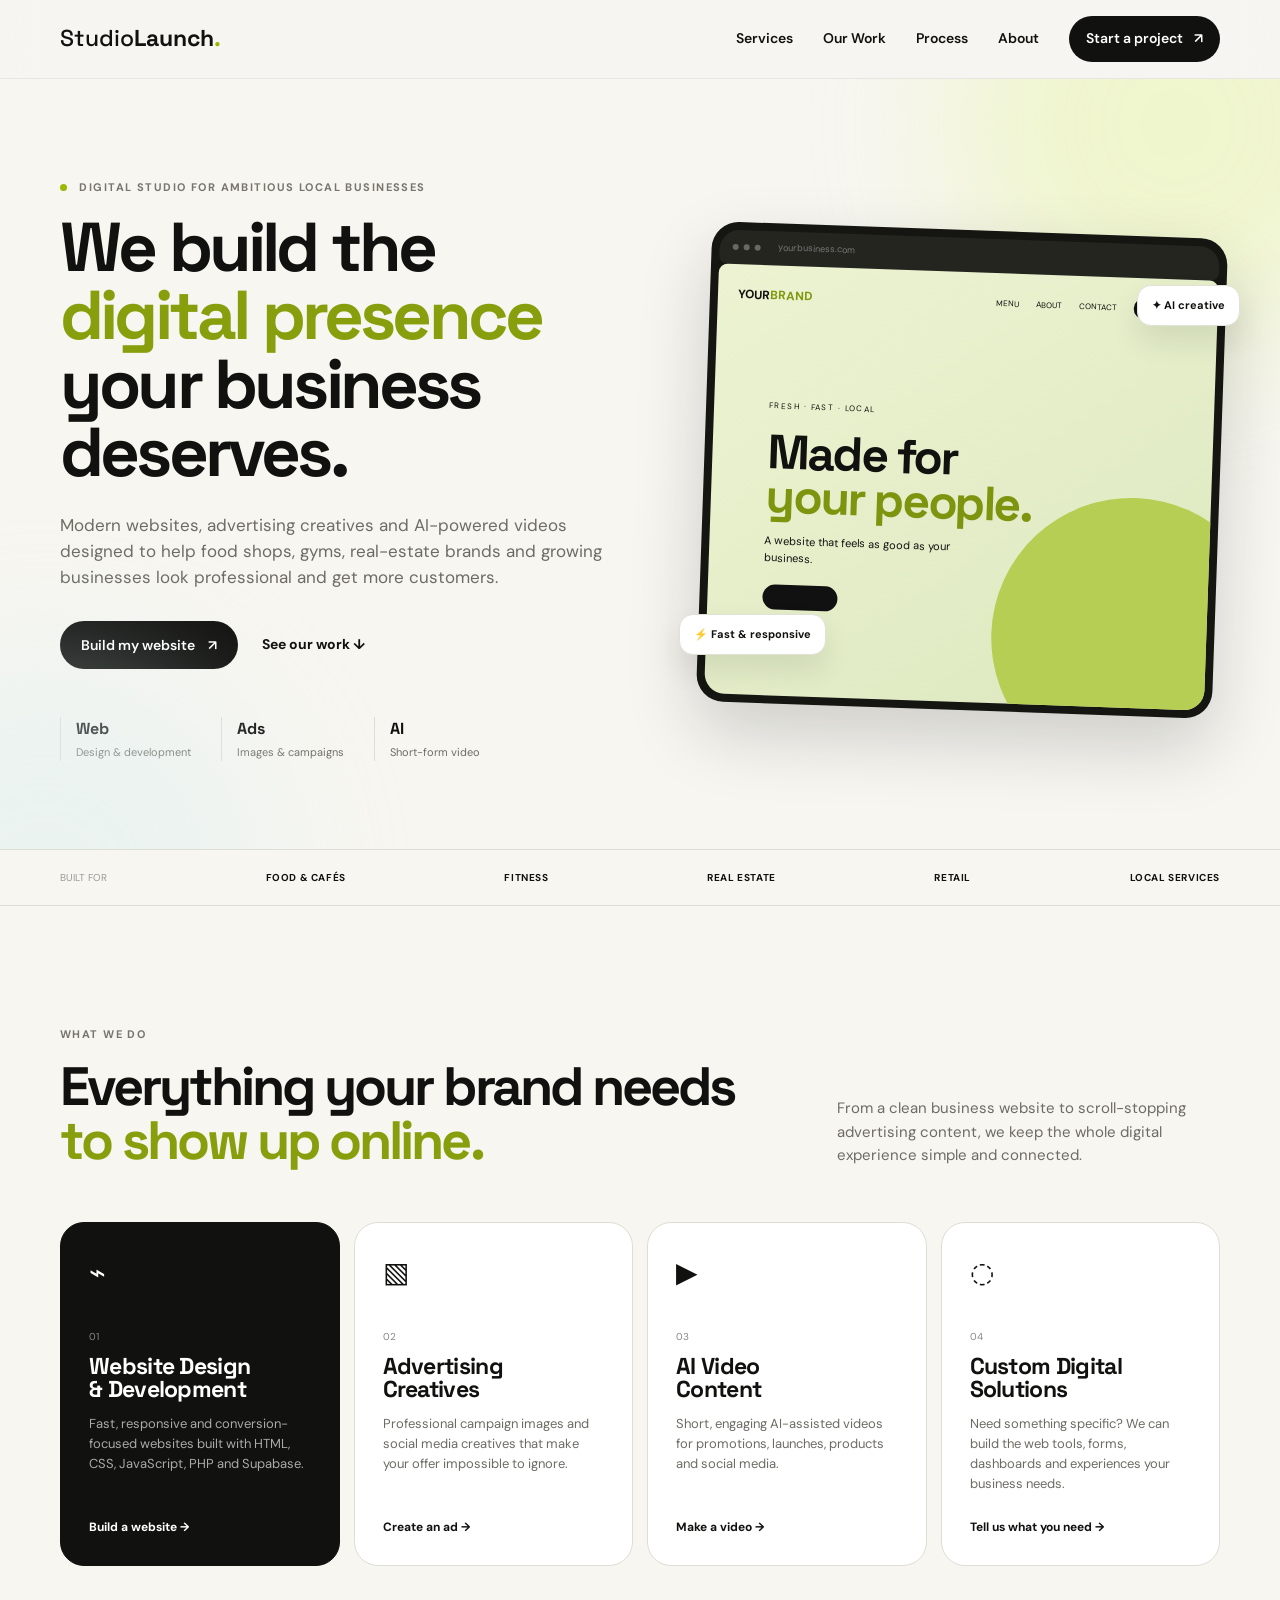
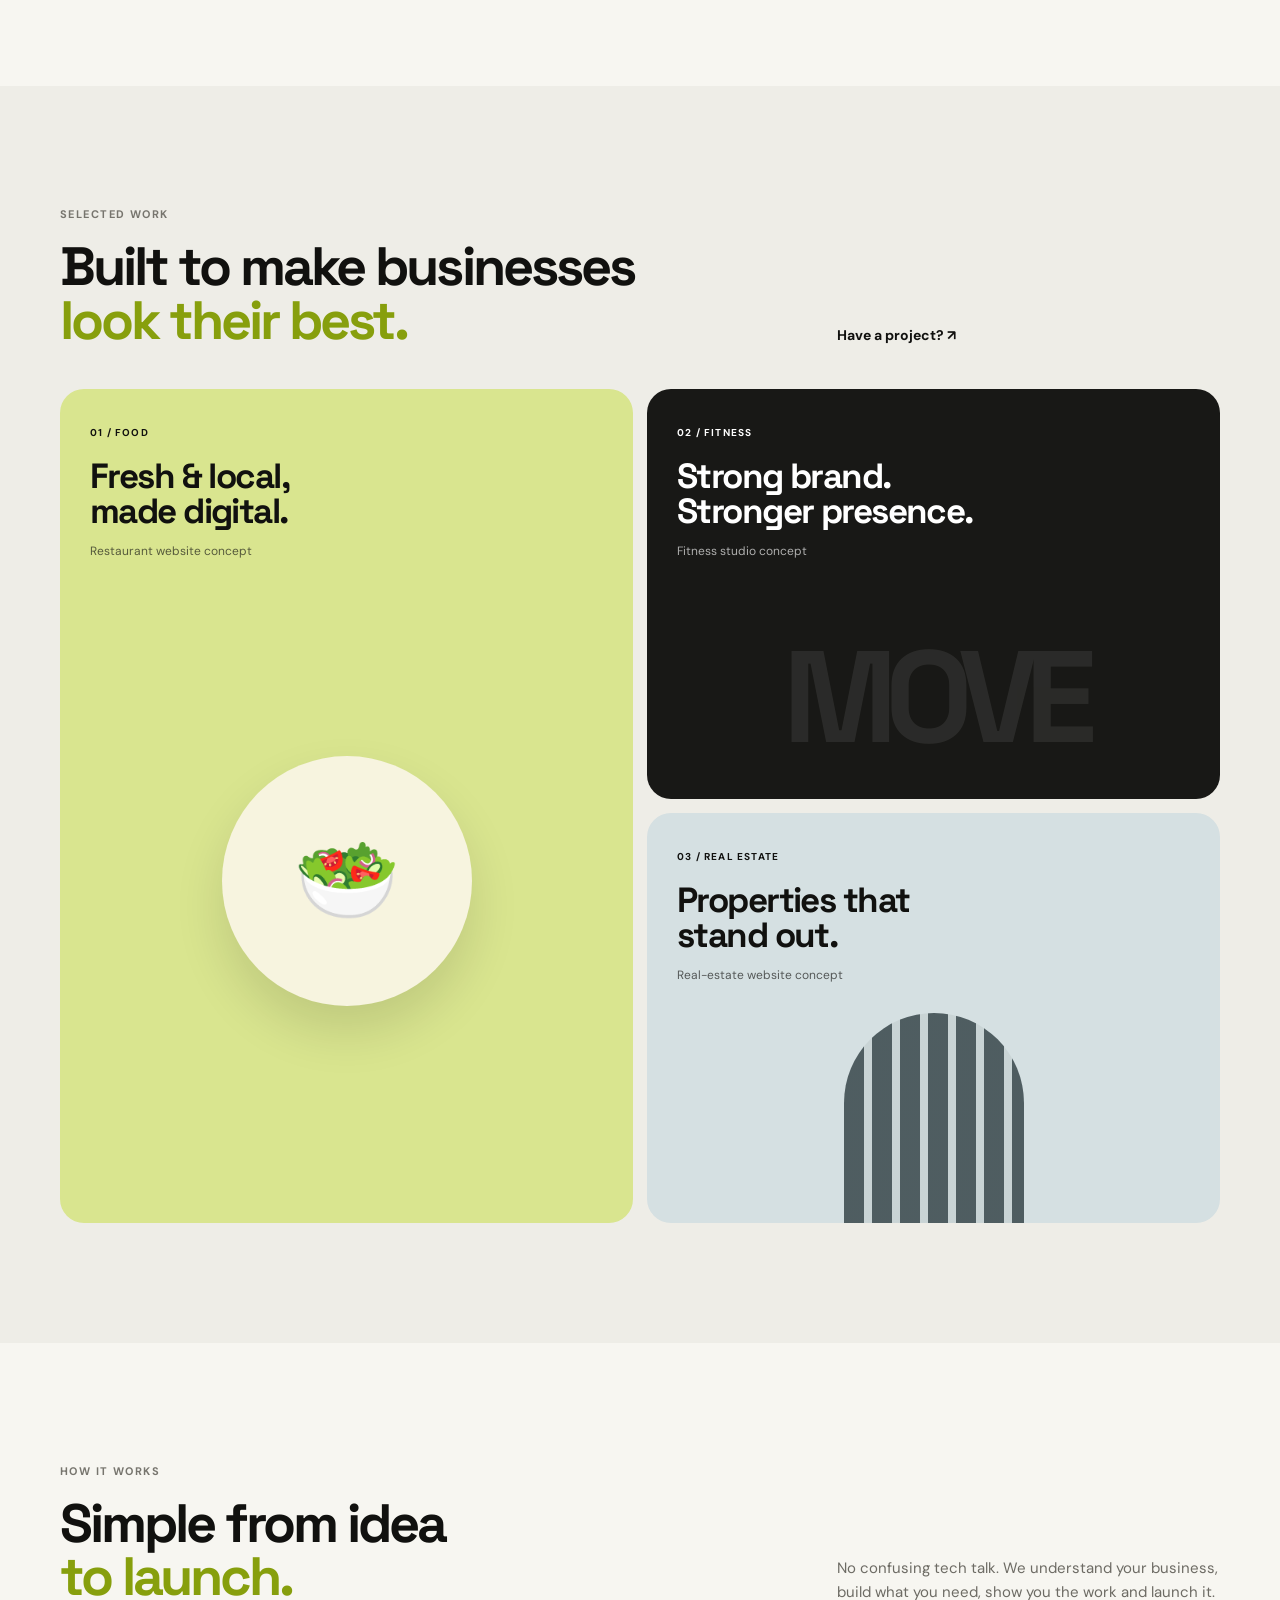
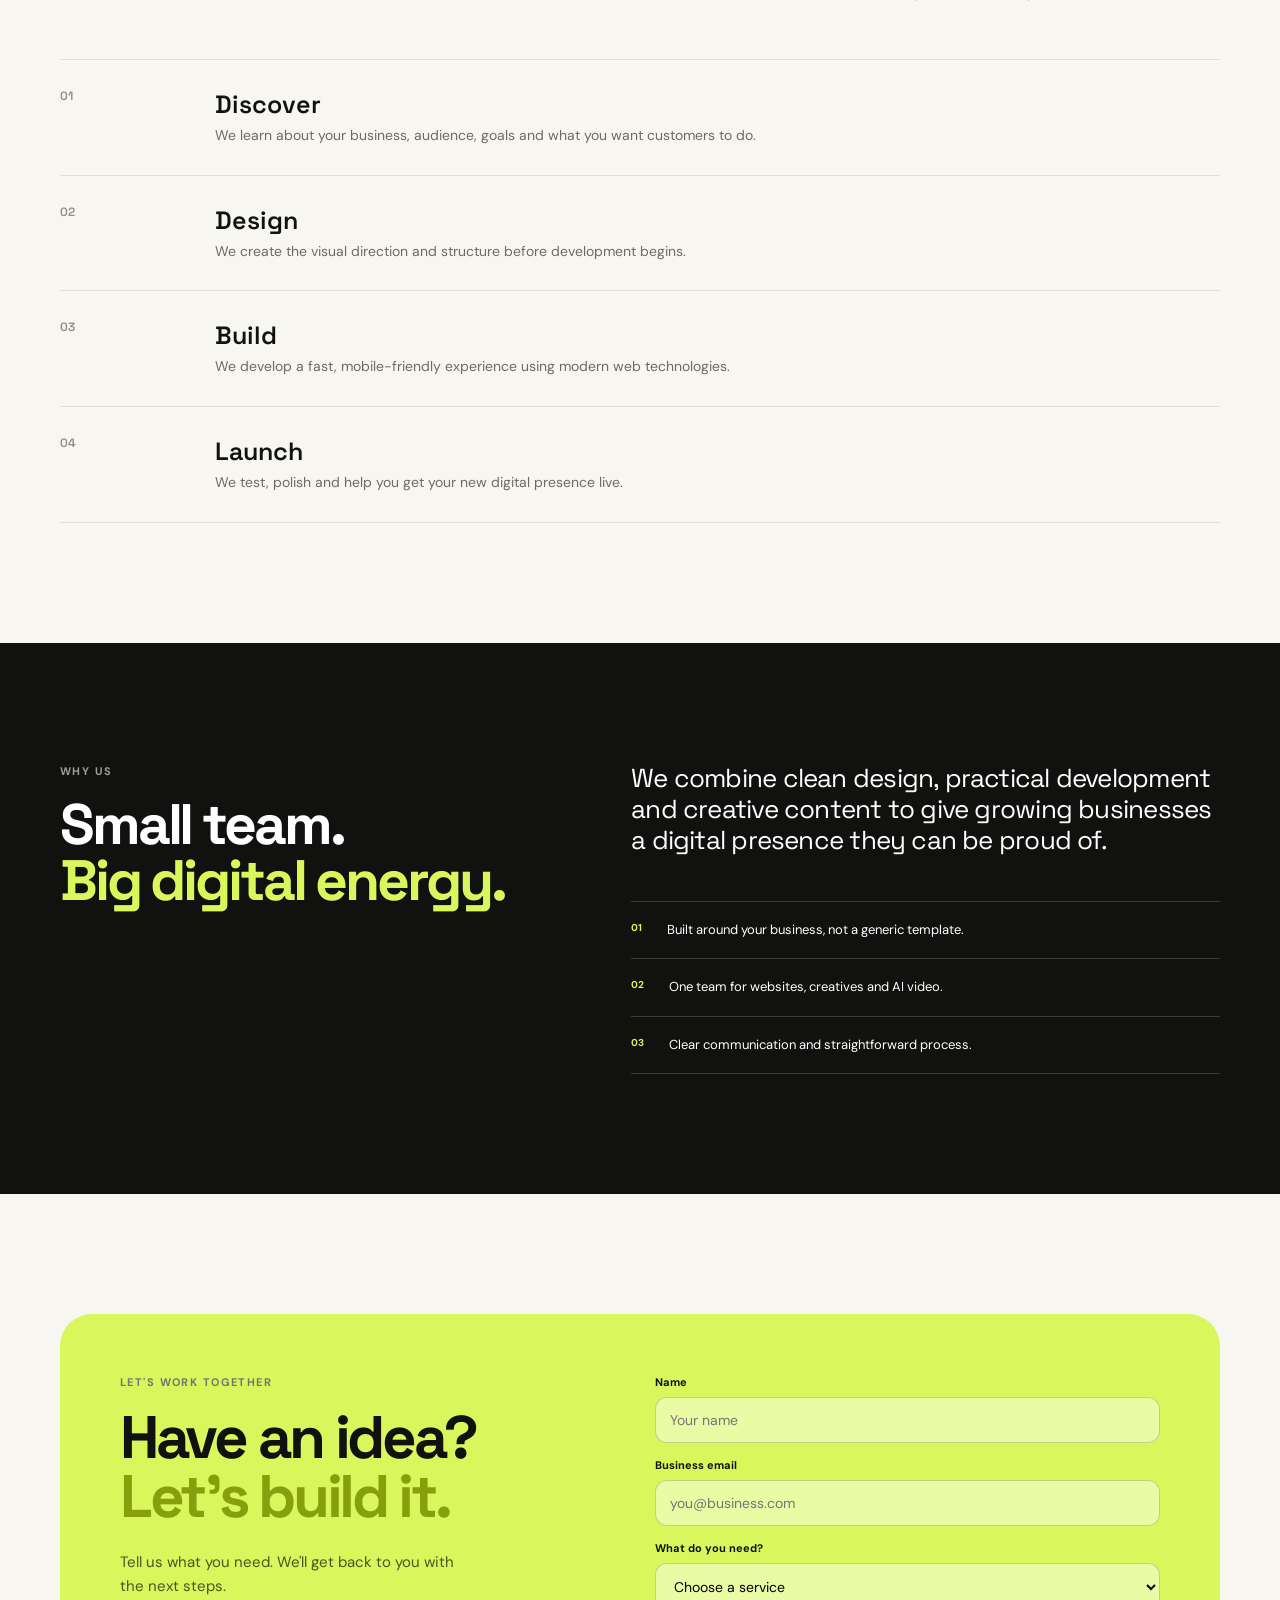
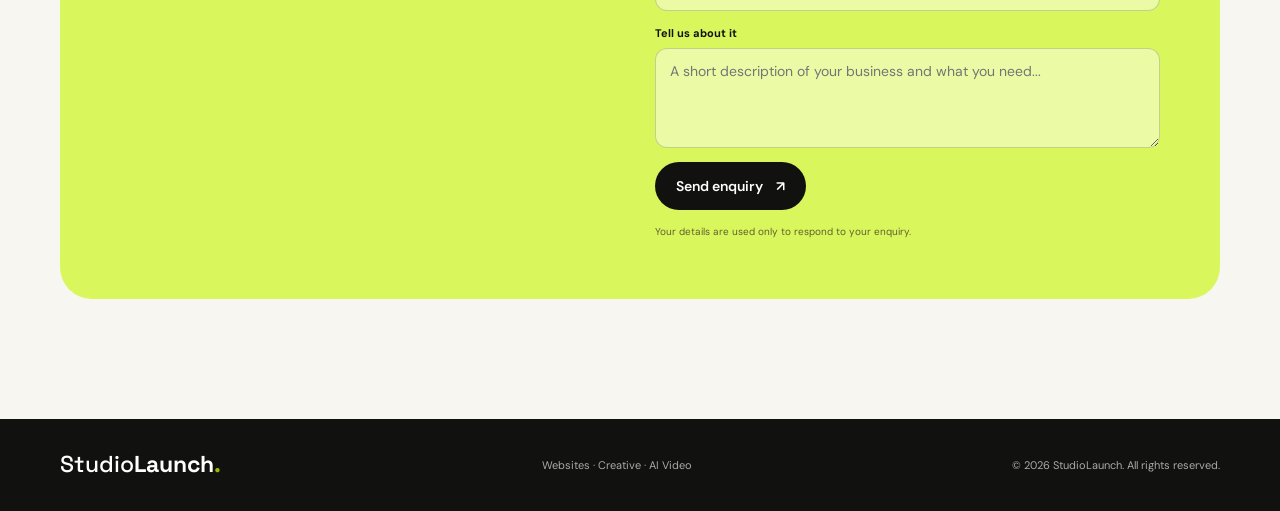
==== index.html @ 0784182c "Add files via upload" ====
<!DOCTYPE html>
<html lang="en">
<head>
  <meta charset="UTF-8" />
  <meta name="viewport" content="width=device-width, initial-scale=1.0" />
  <meta name="description" content="A modern digital studio creating websites, advertising creatives and AI videos for growing businesses." />
  <title>StudioLaunch — Websites & Digital Creative</title>
  <link rel="preconnect" href="https://fonts.googleapis.com">
  <link rel="preconnect" href="https://fonts.gstatic.com" crossorigin>
  <link href="https://fonts.googleapis.com/css2?family=DM+Sans:wght@400;500;600;700&family=Space+Grotesk:wght@500;600;700&display=swap" rel="stylesheet">
  <link rel="stylesheet" href="styles.css" />
</head>
<body>
  <header class="site-header" id="top">
    <nav class="nav container">
      <a class="logo" href="#top" aria-label="StudioLaunch home"><span>Studio</span>Launch<span class="dot">.</span></a>
      <button class="menu-toggle" aria-label="Open menu" aria-expanded="false">☰</button>
      <div class="nav-links">
        <a href="#services">Services</a>
        <a href="#work">Our Work</a>
        <a href="#process">Process</a>
        <a href="#about">About</a>
        <a class="nav-cta" href="#contact">Start a project <span>↗</span></a>
      </div>
    </nav>
  </header>

  <main>
    <section class="hero">
      <div class="hero-glow glow-one"></div><div class="hero-glow glow-two"></div>
      <div class="container hero-grid">
        <div class="hero-copy">
          <p class="eyebrow"><span class="pulse"></span> Digital studio for ambitious local businesses</p>
          <h1>We build the <em>digital presence</em> your business deserves.</h1>
          <p class="hero-text">Modern websites, advertising creatives and AI-powered videos designed to help food shops, gyms, real-estate brands and growing businesses look professional and get more customers.</p>
          <div class="hero-actions">
            <a href="#contact" class="btn btn-primary">Build my website <span>↗</span></a>
            <a href="#work" class="text-link">See our work <span>↓</span></a>
          </div>
          <div class="hero-proof">
            <div><strong>Web</strong><span>Design & development</span></div>
            <div><strong>Ads</strong><span>Images & campaigns</span></div>
            <div><strong>AI</strong><span>Short-form video</span></div>
          </div>
        </div>
        <div class="hero-card-wrap">
          <div class="hero-card">
            <div class="browser-bar"><span></span><span></span><span></span><label>yourbusiness.com</label></div>
            <div class="mock-site">
              <div class="mock-nav"><b>YOUR<span>BRAND</span></b><i>MENU</i><i>ABOUT</i><i>CONTACT</i><button>ORDER NOW</button></div>
              <div class="mock-content">
                <small>FRESH · FAST · LOCAL</small>
                <h2>Made for<br><span>your people.</span></h2>
                <p>A website that feels as good as your business.</p>
                <div class="mock-button"></div>
              </div>
              <div class="mock-shape"></div>
            </div>
          </div>
          <div class="floating-tag tag-one">⚡ Fast & responsive</div>
          <div class="floating-tag tag-two">✦ AI creative</div>
        </div>
      </div>
    </section>

    <section class="logo-strip">
      <div class="container logo-strip-inner">
        <span>BUILT FOR</span><b>FOOD & CAFÉS</b><b>FITNESS</b><b>REAL ESTATE</b><b>RETAIL</b><b>LOCAL SERVICES</b>
      </div>
    </section>

    <section class="section" id="services">
      <div class="container">
        <div class="section-head">
          <div><p class="eyebrow">What we do</p><h2>Everything your brand needs<br><em>to show up online.</em></h2></div>
          <p>From a clean business website to scroll-stopping advertising content, we keep the whole digital experience simple and connected.</p>
        </div>
        <div class="service-grid">
          <article class="service-card featured"><div class="service-icon">⌁</div><span>01</span><h3>Website Design<br>& Development</h3><p>Fast, responsive and conversion-focused websites built with HTML, CSS, JavaScript, PHP and Supabase.</p><a href="#contact">Build a website →</a></article>
          <article class="service-card"><div class="service-icon">▧</div><span>02</span><h3>Advertising<br>Creatives</h3><p>Professional campaign images and social media creatives that make your offer impossible to ignore.</p><a href="#contact">Create an ad →</a></article>
          <article class="service-card"><div class="service-icon">▶</div><span>03</span><h3>AI Video<br>Content</h3><p>Short, engaging AI-assisted videos for promotions, launches, products and social media.</p><a href="#contact">Make a video →</a></article>
          <article class="service-card"><div class="service-icon">◌</div><span>04</span><h3>Custom Digital<br>Solutions</h3><p>Need something specific? We can build the web tools, forms, dashboards and experiences your business needs.</p><a href="#contact">Tell us what you need →</a></article>
        </div>
      </div>
    </section>

    <section class="work-section section" id="work">
      <div class="container">
        <div class="section-head compact"><div><p class="eyebrow">Selected work</p><h2>Built to make businesses<br><em>look their best.</em></h2></div><a class="text-link" href="#contact">Have a project? ↗</a></div>
        <div class="work-grid">
          <article class="project project-food"><div class="project-content"><span>01 / FOOD</span><h3>Fresh & local,<br>made digital.</h3><p>Restaurant website concept</p></div><div class="project-art food-art"><div class="plate">🥗</div></div></article>
          <article class="project project-gym"><div class="project-content"><span>02 / FITNESS</span><h3>Strong brand.<br>Stronger presence.</h3><p>Fitness studio concept</p></div><div class="project-art gym-art"><div class="gym-word">MOVE</div></div></article>
          <article class="project project-real"><div class="project-content"><span>03 / REAL ESTATE</span><h3>Properties that<br>stand out.</h3><p>Real-estate website concept</p></div><div class="project-art real-art"><div class="building"></div></div></article>
        </div>
      </div>
    </section>

    <section class="process section" id="process">
      <div class="container">
        <div class="section-head"><div><p class="eyebrow">How it works</p><h2>Simple from idea<br><em>to launch.</em></h2></div><p>No confusing tech talk. We understand your business, build what you need, show you the work and launch it.</p></div>
        <div class="steps">
          <div class="step"><span>01</span><div><h3>Discover</h3><p>We learn about your business, audience, goals and what you want customers to do.</p></div></div>
          <div class="step"><span>02</span><div><h3>Design</h3><p>We create the visual direction and structure before development begins.</p></div></div>
          <div class="step"><span>03</span><div><h3>Build</h3><p>We develop a fast, mobile-friendly experience using modern web technologies.</p></div></div>
          <div class="step"><span>04</span><div><h3>Launch</h3><p>We test, polish and help you get your new digital presence live.</p></div></div>
        </div>
      </div>
    </section>

    <section class="about section" id="about">
      <div class="container about-grid">
        <div><p class="eyebrow">Why us</p><h2>Small team.<br><em>Big digital energy.</em></h2></div>
        <div><p class="about-lead">We combine clean design, practical development and creative content to give growing businesses a digital presence they can be proud of.</p><div class="about-points"><div><b>01</b><span>Built around your business, not a generic template.</span></div><div><b>02</b><span>One team for websites, creatives and AI video.</span></div><div><b>03</b><span>Clear communication and straightforward process.</span></div></div></div>
      </div>
    </section>

    <section class="contact section" id="contact">
      <div class="container contact-box">
        <div><p class="eyebrow">Let's work together</p><h2>Have an idea?<br><em>Let's build it.</em></h2><p>Tell us what you need. We'll get back to you with the next steps.</p></div>
        <form id="contactForm">
          <label>Name<input name="name" required placeholder="Your name"></label>
          <label>Business email<input type="email" name="email" required placeholder="you@business.com"></label>
          <label>What do you need?<select name="service" required><option value="">Choose a service</option><option>Website</option><option>Advertising creatives</option><option>AI video</option><option>Custom digital solution</option><option>Not sure yet</option></select></label>
          <label>Tell us about it<textarea name="message" rows="4" required placeholder="A short description of your business and what you need..."></textarea></label>
          <button class="btn btn-primary" type="submit">Send enquiry <span>↗</span></button>
          <p class="form-note" id="formNote">Your details are used only to respond to your enquiry.</p>
        </form>
      </div>
    </section>
  </main>

  <footer>
    <div class="container footer-inner">
      <a class="logo" href="#top"><span>Studio</span>Launch<span class="dot">.</span></a>
      <p>Websites · Creative · AI Video</p>
      <p>© <span id="year"></span> StudioLaunch. All rights reserved.</p>
    </div>
  </footer>
  <script src="script.js"></script>
</body>
</html>
---- styles.css ----
:root{--ink:#11110f;--muted:#6d6b64;--paper:#f7f6f1;--card:#fff;--line:#deddd6;--accent:#d9f65c;--accent-dark:#243000;--radius:24px}*{box-sizing:border-box}html{scroll-behavior:smooth}body{margin:0;background:var(--paper);color:var(--ink);font-family:"DM Sans",sans-serif;line-height:1.55}.container{width:min(1160px,calc(100% - 40px));margin:auto}.site-header{position:sticky;top:0;z-index:20;background:rgba(247,246,241,.9);backdrop-filter:blur(16px);border-bottom:1px solid rgba(17,17,15,.07)}.nav{height:78px;display:flex;align-items:center;justify-content:space-between}.logo{font-family:"Space Grotesk";font-weight:700;font-size:23px;text-decoration:none;color:var(--ink)}.logo span:first-child{font-weight:500}.logo .dot{color:#9bb900}.nav-links{display:flex;align-items:center;gap:30px}.nav-links a{color:var(--ink);text-decoration:none;font-size:14px;font-weight:600}.nav-cta{background:var(--ink)!important;color:#fff!important;padding:12px 17px;border-radius:999px}.nav-cta span{margin-left:8px}.menu-toggle{display:none;border:0;background:none;font-size:25px}.hero{position:relative;overflow:hidden;padding:100px 0 88px}.hero-grid{display:grid;grid-template-columns:1fr .9fr;gap:70px;align-items:center}.eyebrow{text-transform:uppercase;letter-spacing:.13em;font-size:11px;font-weight:700;color:#77756e;margin:0 0 17px}.pulse{display:inline-block;width:7px;height:7px;border-radius:50%;background:#9bb900;margin-right:8px}.hero h1,.section h2{font-family:"Space Grotesk";font-size:clamp(44px,5.4vw,76px);line-height:.99;letter-spacing:-.055em;margin:0}.hero h1 em,.section h2 em{font-style:normal;color:#879f0d}.hero-text{font-size:17px;color:var(--muted);max-width:600px;margin:25px 0 30px}.hero-actions{display:flex;gap:24px;align-items:center}.btn{border:0;border-radius:999px;padding:15px 21px;font:600 14px "DM Sans";cursor:pointer;text-decoration:none;display:inline-flex;align-items:center;gap:13px}.btn-primary{background:var(--ink);color:#fff}.text-link{font-size:14px;font-weight:700;color:var(--ink);text-decoration:none}.hero-proof{display:flex;gap:30px;margin-top:48px}.hero-proof div{display:flex;flex-direction:column;border-left:1px solid var(--line);padding-left:15px}.hero-proof strong{font-family:"Space Grotesk";font-size:16px}.hero-proof span{font-size:11px;color:var(--muted);margin-top:2px}.hero-glow{position:absolute;width:450px;height:450px;border-radius:50%;filter:blur(70px);opacity:.4;pointer-events:none}.glow-one{background:#e5f59a;top:-180px;right:-120px}.glow-two{background:#d9eef0;bottom:-260px;left:-180px}.hero-card-wrap{position:relative}.hero-card{background:#151512;padding:8px;border-radius:27px;box-shadow:0 30px 70px rgba(20,20,15,.18);transform:rotate(2deg)}.browser-bar{height:34px;background:#252520;border-radius:20px 20px 8px 8px;display:flex;align-items:center;gap:5px;padding:0 13px}.browser-bar span{width:6px;height:6px;border-radius:50%;background:#696962}.browser-bar label{font-size:9px;color:#777;margin-left:12px}.mock-site{height:430px;border-radius:9px 9px 20px 20px;background:linear-gradient(145deg,#edf3d2,#dce8bf);position:relative;overflow:hidden;padding:20px}.mock-nav{display:flex;gap:17px;align-items:center;font-size:8px;position:relative;z-index:2}.mock-nav b{font-size:12px;margin-right:auto}.mock-nav b span{color:#7f970c}.mock-nav i{font-style:normal}.mock-nav button{border:0;border-radius:20px;padding:7px 10px;background:#111;color:#fff;font-size:7px}.mock-content{position:relative;z-index:2;margin:85px 0 0 35px}.mock-content small{font-size:8px;letter-spacing:.18em}.mock-content h2{font-family:"Space Grotesk";font-size:48px;line-height:.92;letter-spacing:-.05em;margin:14px 0}.mock-content h2 span{color:#7e940f}.mock-content p{font-size:11px;width:200px}.mock-button{width:75px;height:25px;background:#111;border-radius:20px;margin-top:18px}.mock-shape{position:absolute;width:280px;height:280px;border-radius:50%;background:#b7ce55;right:-65px;bottom:-70px}.floating-tag{position:absolute;background:#fff;border:1px solid #e2e1d8;padding:11px 14px;border-radius:14px;font-size:11px;font-weight:700;box-shadow:0 15px 30px rgba(0,0,0,.09)}.tag-one{left:-25px;bottom:55px}.tag-two{right:-20px;top:55px}.logo-strip{border-top:1px solid var(--line);border-bottom:1px solid var(--line);padding:20px 0}.logo-strip-inner{display:flex;justify-content:space-between;align-items:center;gap:20px;flex-wrap:wrap}.logo-strip span{font-size:10px;color:#999}.logo-strip b{font-size:10px;letter-spacing:.06em}.section{padding:120px 0}.section-head{display:grid;grid-template-columns:1fr .55fr;gap:80px;align-items:end;margin-bottom:55px}.section-head h2{font-size:54px}.section-head>p{color:var(--muted);margin:0;font-size:15px}.service-grid{display:grid;grid-template-columns:repeat(4,1fr);gap:14px}.service-card{background:#fff;border:1px solid var(--line);border-radius:var(--radius);padding:28px;min-height:310px;display:flex;flex-direction:column;transition:.25s}.service-card:hover{transform:translateY(-5px);box-shadow:0 20px 40px rgba(20,20,15,.08)}.service-card.featured{background:var(--ink);color:#fff;border-color:var(--ink)}.service-icon{font-size:28px;margin-bottom:35px}.service-card>span{font-size:10px;opacity:.5}.service-card h3{font-family:"Space Grotesk";font-size:23px;line-height:1.02;letter-spacing:-.03em;margin:10px 0 12px}.service-card p{font-size:13px;color:var(--muted);margin:0}.featured p{color:#aaa}.service-card a{margin-top:auto;padding-top:24px;color:inherit;font-size:12px;font-weight:700;text-decoration:none}.work-section{background:#eeede7}.compact{margin-bottom:42px}.work-grid{display:grid;grid-template-columns:1fr 1fr;gap:14px}.project{min-height:410px;border-radius:var(--radius);overflow:hidden;position:relative;padding:30px;display:flex;flex-direction:column;justify-content:space-between}.project:first-child{grid-row:span 2;min-height:834px}.project-content{position:relative;z-index:2}.project-content span{font-size:10px;font-weight:700;letter-spacing:.12em}.project h3{font-family:"Space Grotesk";font-size:35px;line-height:1.02;letter-spacing:-.045em;margin:15px 0 7px}.project p{font-size:12px;opacity:.65}.project-art{position:absolute;inset:0}.project-food{background:#d9e58f}.food-art{display:grid;place-items:center;padding-top:150px}.plate{width:250px;height:250px;border-radius:50%;background:#f7f4df;display:grid;place-items:center;font-size:85px;box-shadow:0 25px 50px rgba(0,0,0,.12)}.project-gym{background:#181816;color:#fff}.gym-art{display:flex;align-items:end;justify-content:center}.gym-word{font-family:"Space Grotesk";font-size:130px;font-weight:700;letter-spacing:-.1em;opacity:.08}.project-real{background:#d5e0e2}.real-art{display:flex;align-items:end;justify-content:center}.building{height:210px;width:180px;background:repeating-linear-gradient(90deg,#37464a 0 20px,#c7d2d3 20px 28px);border-radius:90px 90px 0 0;opacity:.85}.steps{border-top:1px solid var(--line)}.step{display:grid;grid-template-columns:120px 1fr;gap:35px;padding:28px 0;border-bottom:1px solid var(--line);align-items:start}.step>span{font:600 12px "Space Grotesk";color:#8d8b83}.step h3{font:600 25px "Space Grotesk";margin:0 0 5px}.step p{margin:0;color:var(--muted);font-size:14px;max-width:600px}.about{background:var(--ink);color:#fff}.about-grid{display:grid;grid-template-columns:.8fr 1fr;gap:100px}.about .eyebrow{color:#9e9d96}.about h2{font-size:57px}.about h2 em{color:var(--accent)}.about-lead{font-family:"Space Grotesk";font-size:26px;line-height:1.2;letter-spacing:-.03em;margin:0 0 45px}.about-points{border-top:1px solid #393935}.about-points div{display:flex;gap:25px;padding:18px 0;border-bottom:1px solid #393935;font-size:13px}.about-points b{color:var(--accent);font-size:10px}.contact-box{background:var(--accent);border-radius:32px;padding:60px;display:grid;grid-template-columns:.9fr 1fr;gap:80px}.contact h2{font-size:60px}.contact-box>div>p:last-child{max-width:360px;color:#4e541f;font-size:15px;margin-top:25px}.contact form{display:grid;gap:14px}.contact label{font-size:11px;font-weight:700}.contact input,.contact select,.contact textarea{display:block;width:100%;margin-top:6px;border:1px solid rgba(17,17,15,.18);border-radius:12px;background:rgba(255,255,255,.45);padding:13px 14px;font:14px "DM Sans";outline:0}.contact textarea{resize:vertical}.contact input:focus,.contact select:focus,.contact textarea:focus{border-color:#111}.contact .btn{justify-self:start}.form-note{font-size:10px;color:#5e622d;margin:0}footer{background:var(--ink);color:#aaa;padding:28px 0}.footer-inner{display:flex;align-items:center;justify-content:space-between;gap:20px}.footer-inner .logo{color:#fff}.footer-inner p{font-size:11px;margin:0}@media(max-width:900px){.hero-grid,.section-head,.about-grid,.contact-box{grid-template-columns:1fr}.hero-grid{gap:60px}.service-grid{grid-template-columns:1fr 1fr}.section-head{gap:25px}.contact-box{gap:40px}.project:first-child{min-height:600px}.project{min-height:330px}}@media(max-width:680px){.container{width:min(100% - 28px,1160px)}.nav{height:68px}.menu-toggle{display:block}.nav-links{display:none;position:absolute;top:68px;left:0;right:0;background:var(--paper);padding:20px;flex-direction:column;align-items:stretch;border-bottom:1px solid var(--line)}.nav-links.open{display:flex}.nav-cta{text-align:center}.hero{padding:70px 0}.hero h1{font-size:48px}.hero-card{transform:none}.mock-site{height:350px}.hero-proof{gap:12px}.hero-proof div{padding-left:10px}.service-grid,.work-grid{grid-template-columns:1fr}.project:first-child{grid-row:auto;min-height:500px}.project{min-height:360px}.section{padding:80px 0}.section-head h2,.about h2,.contact h2{font-size:43px}.contact-box{padding:32px 24px}.step{grid-template-columns:55px 1fr;gap:10px}.footer-inner{flex-direction:column;align-items:flex-start}.logo-strip-inner{justify-content:flex-start}.logo-strip-inner b{display:none}.tag-one{left:-8px}.tag-two{right:-8px}}
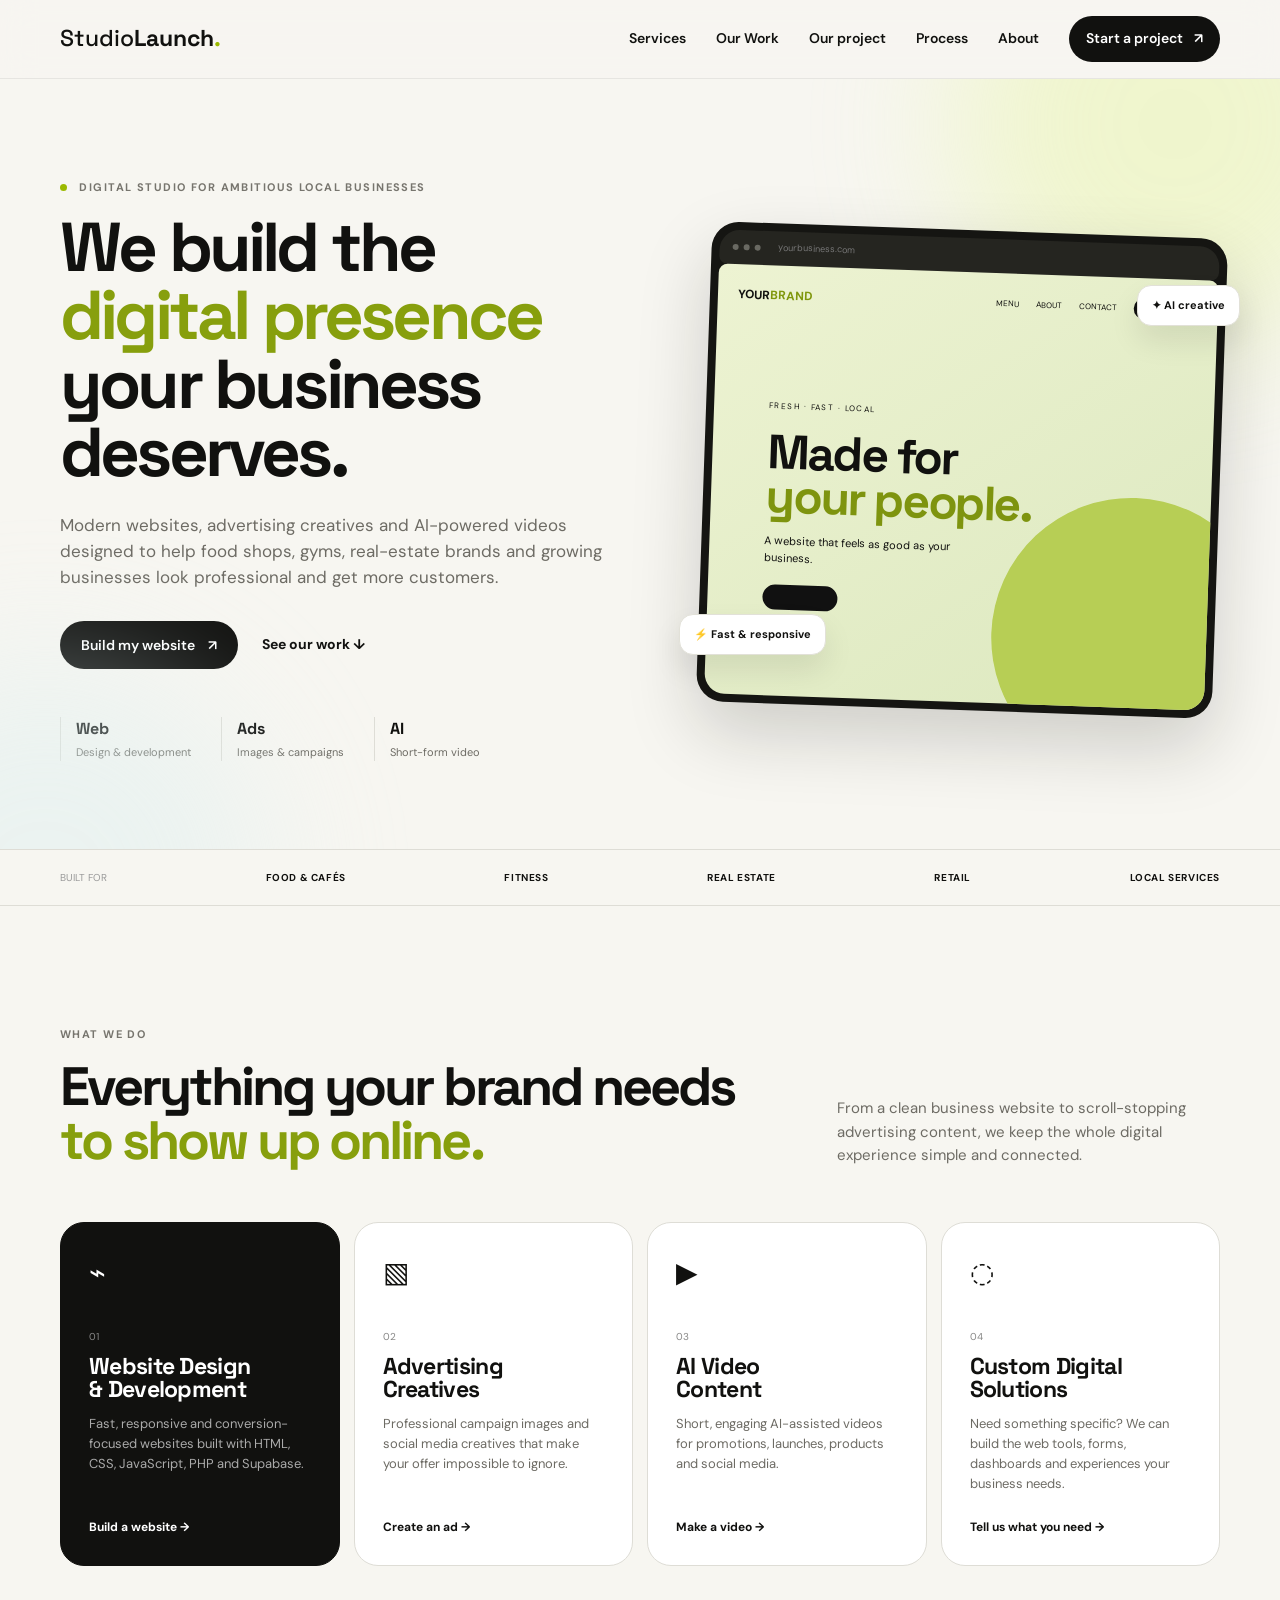
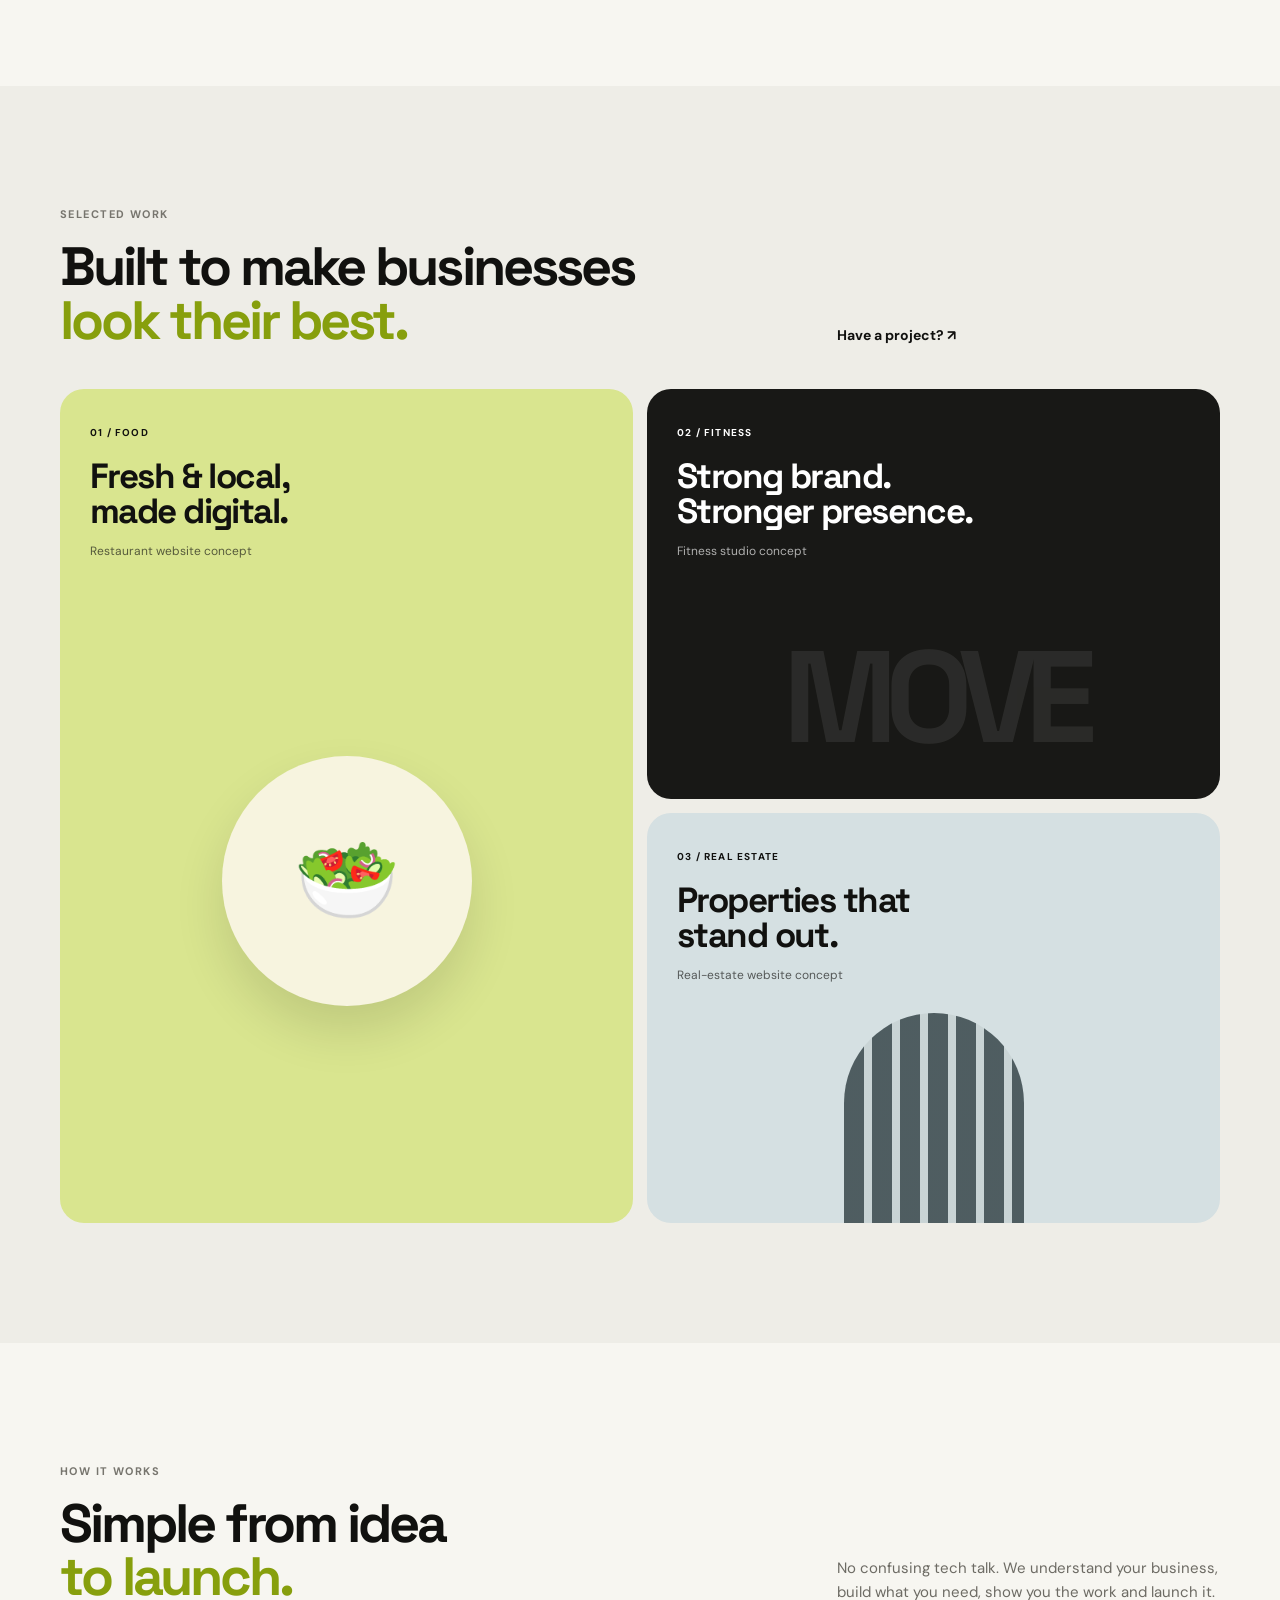
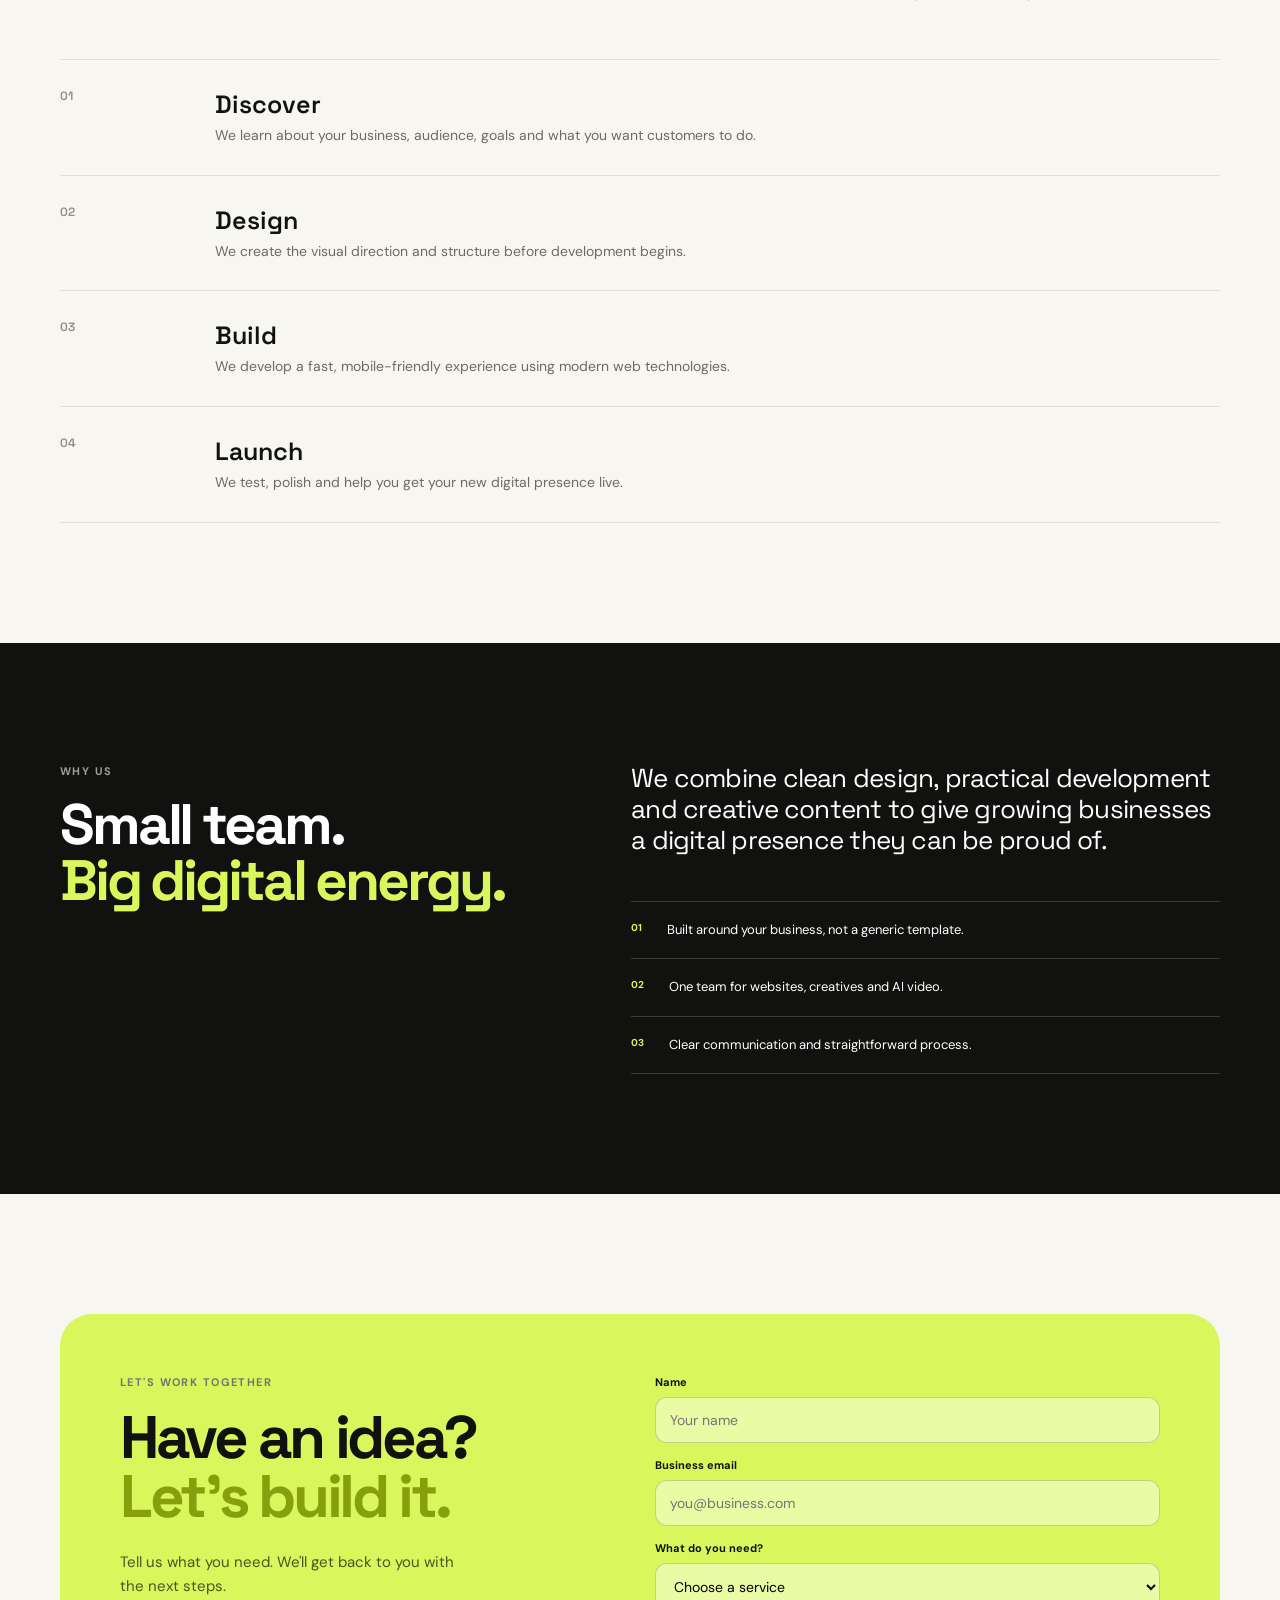
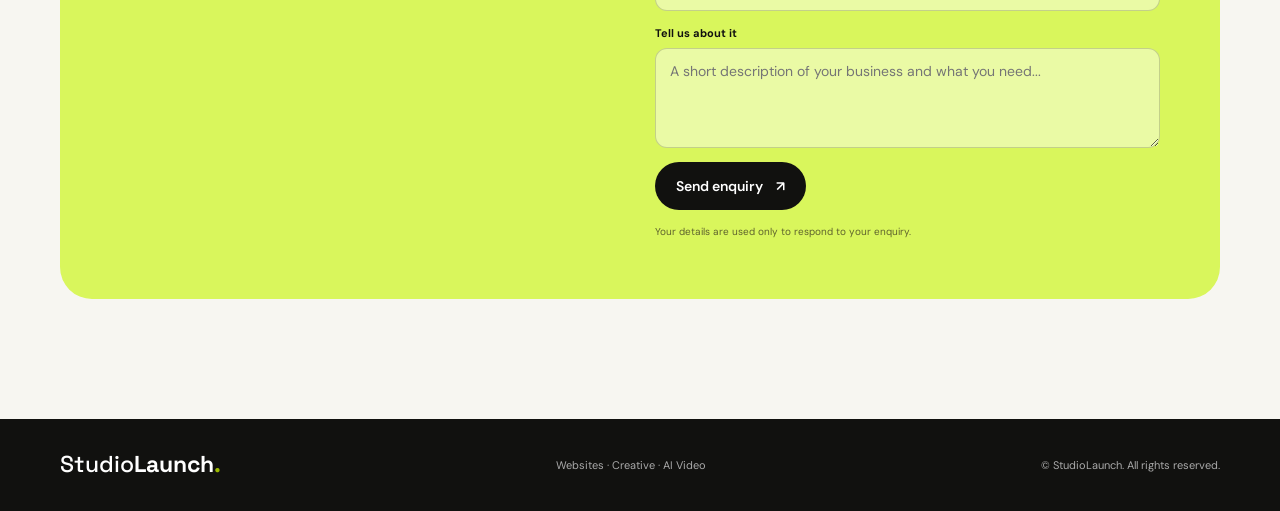
==== commit 959234be: "Update script source in index.html" ====
--- a/index.html
+++ b/index.html
@@ -18,6 +18,7 @@
       <div class="nav-links">
         <a href="#services">Services</a>
         <a href="#work">Our Work</a>
+        <a href="our project/our-demo-site.html">Our project</a>
         <a href="#process">Process</a>
         <a href="#about">About</a>
         <a class="nav-cta" href="#contact">Start a project <span>↗</span></a>
@@ -136,6 +137,6 @@
       <p>© <span id="year"></span> StudioLaunch. All rights reserved.</p>
     </div>
   </footer>
-  <script src="script.js"></script>
+  <script src="script (1).js"></script>
 </body>
-</html>+</html>
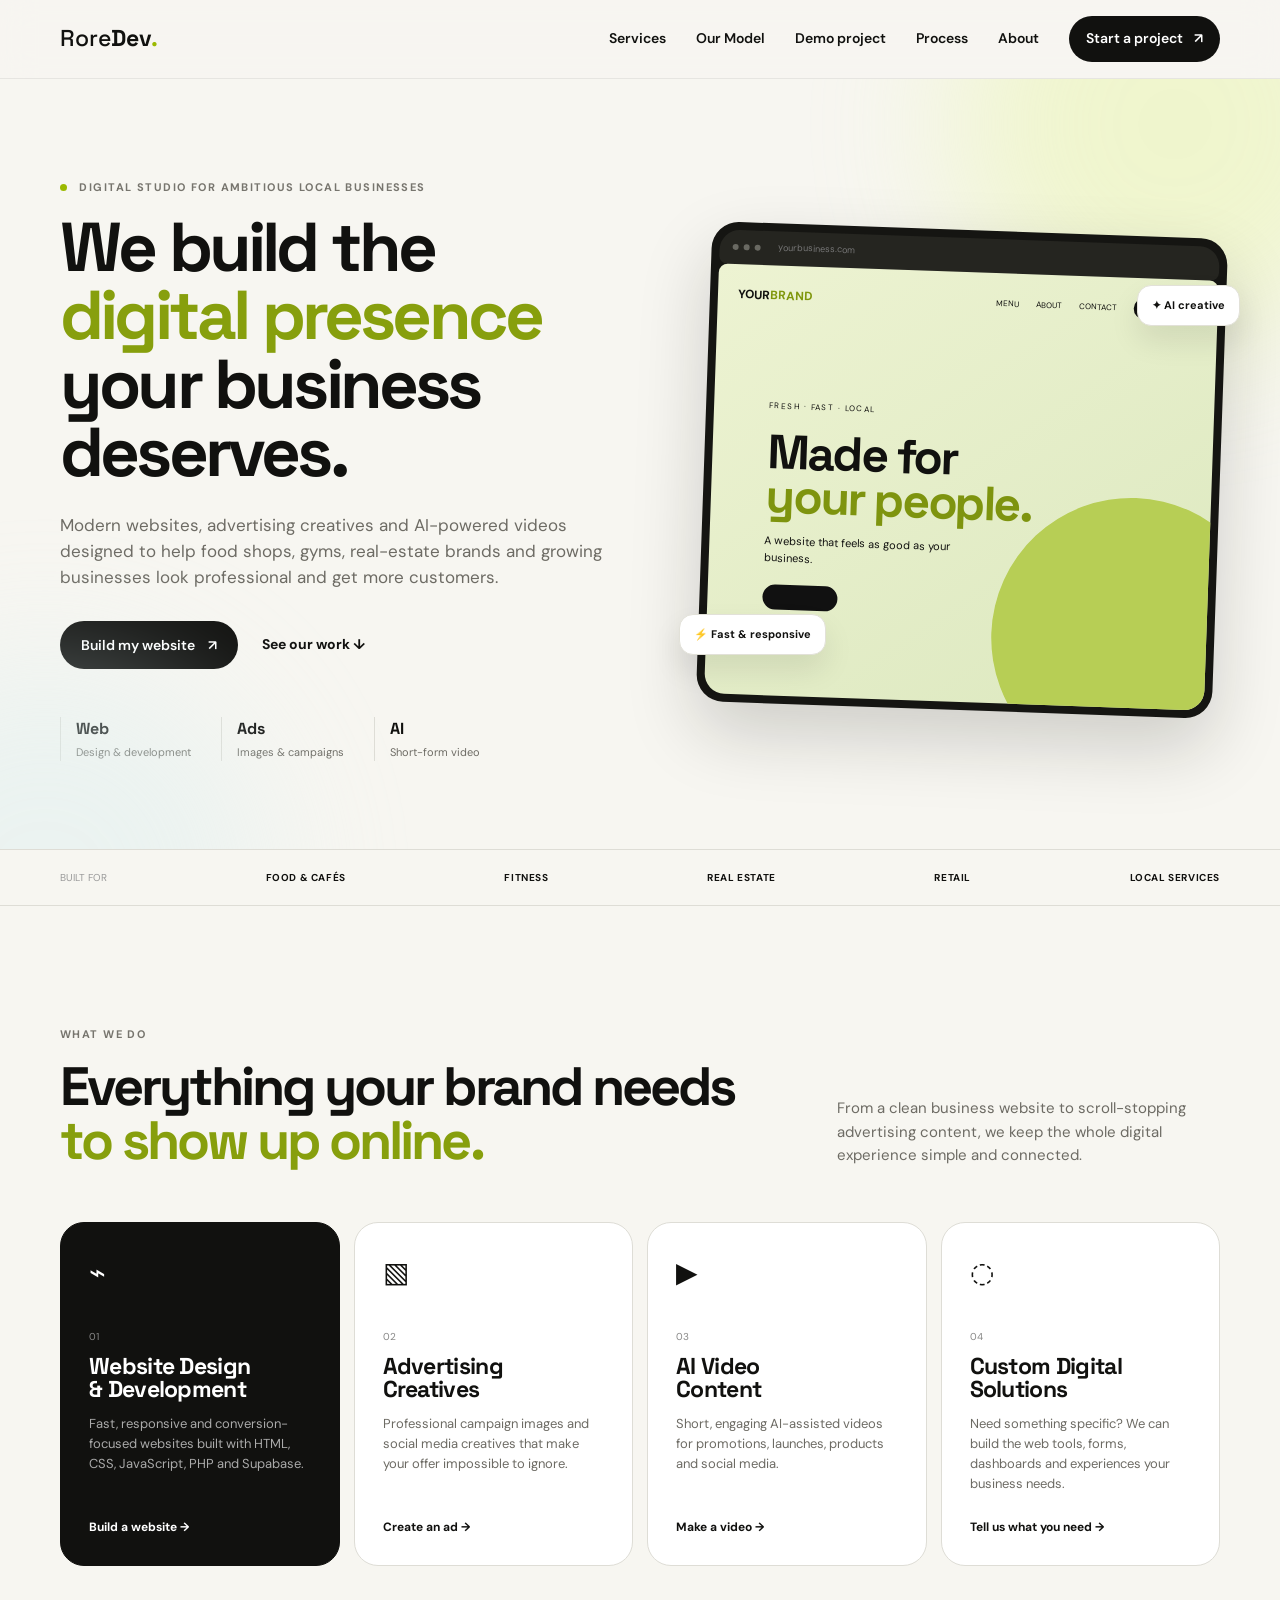
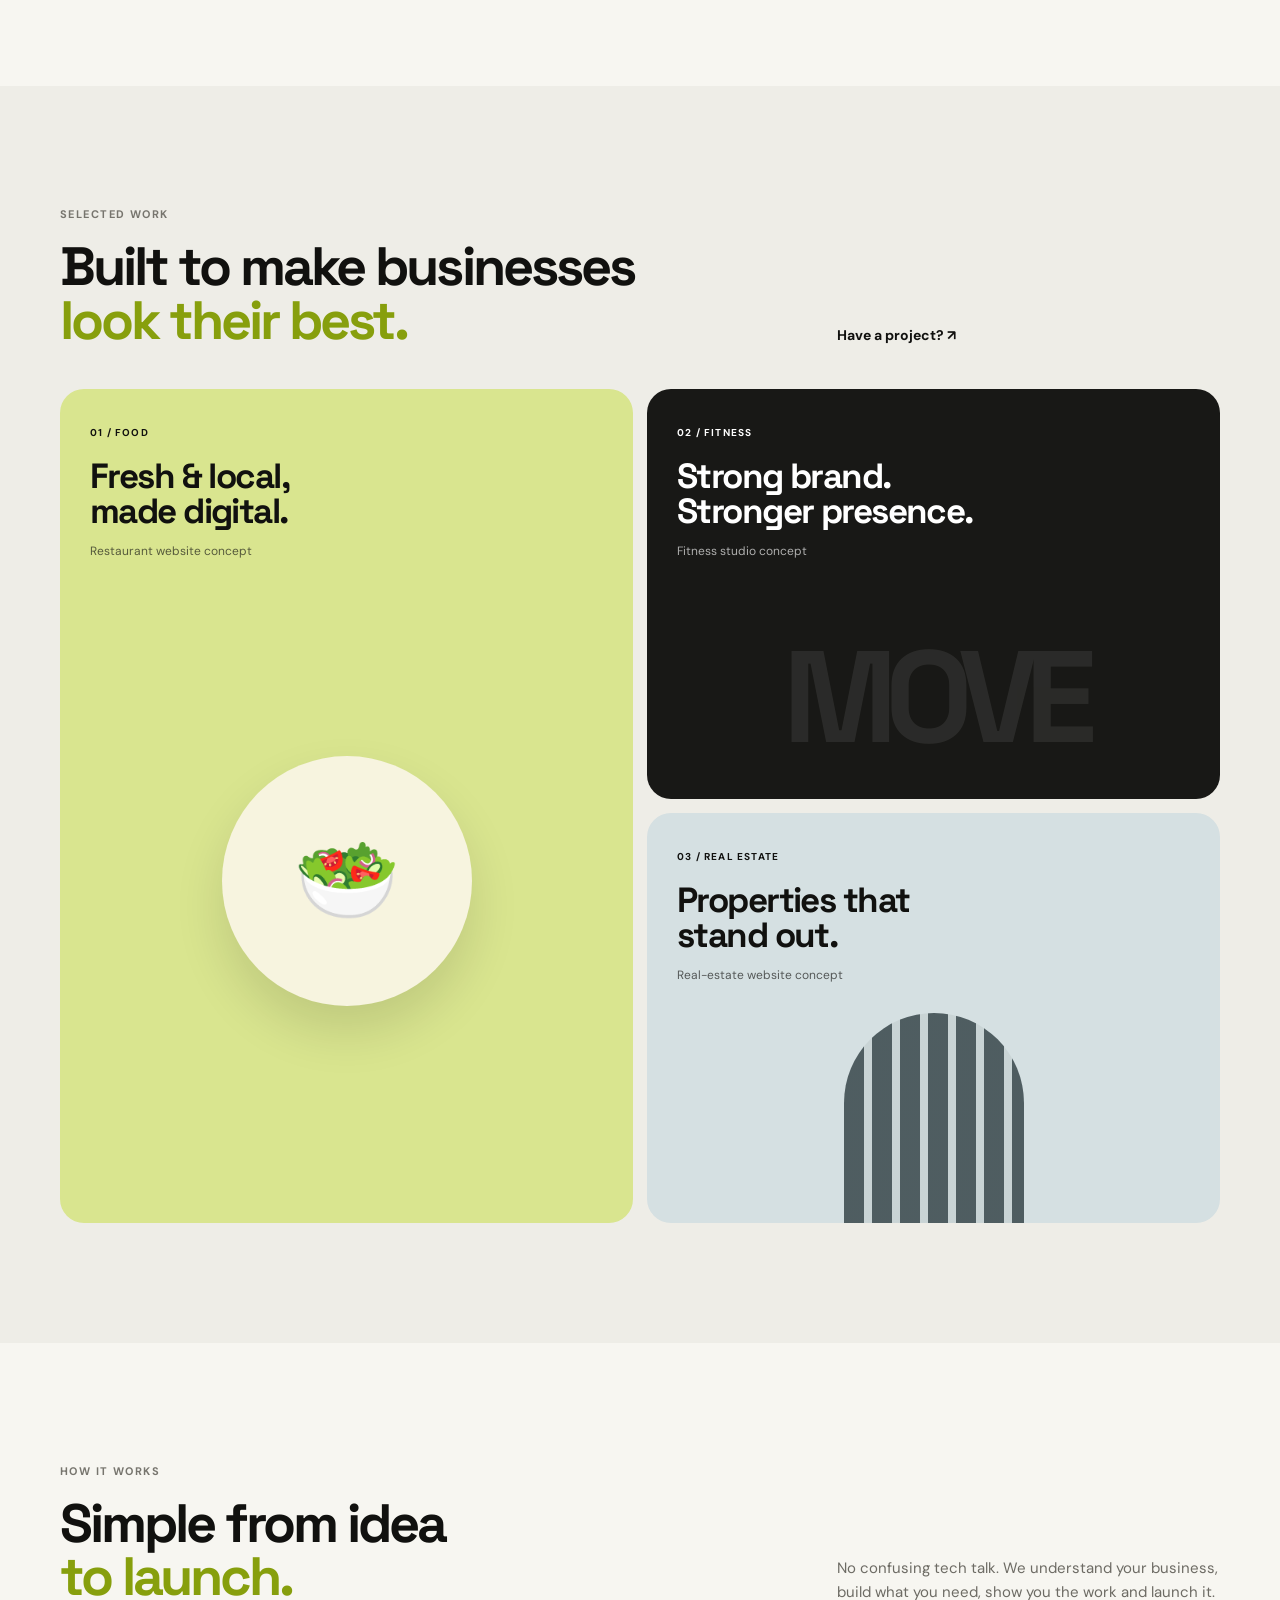
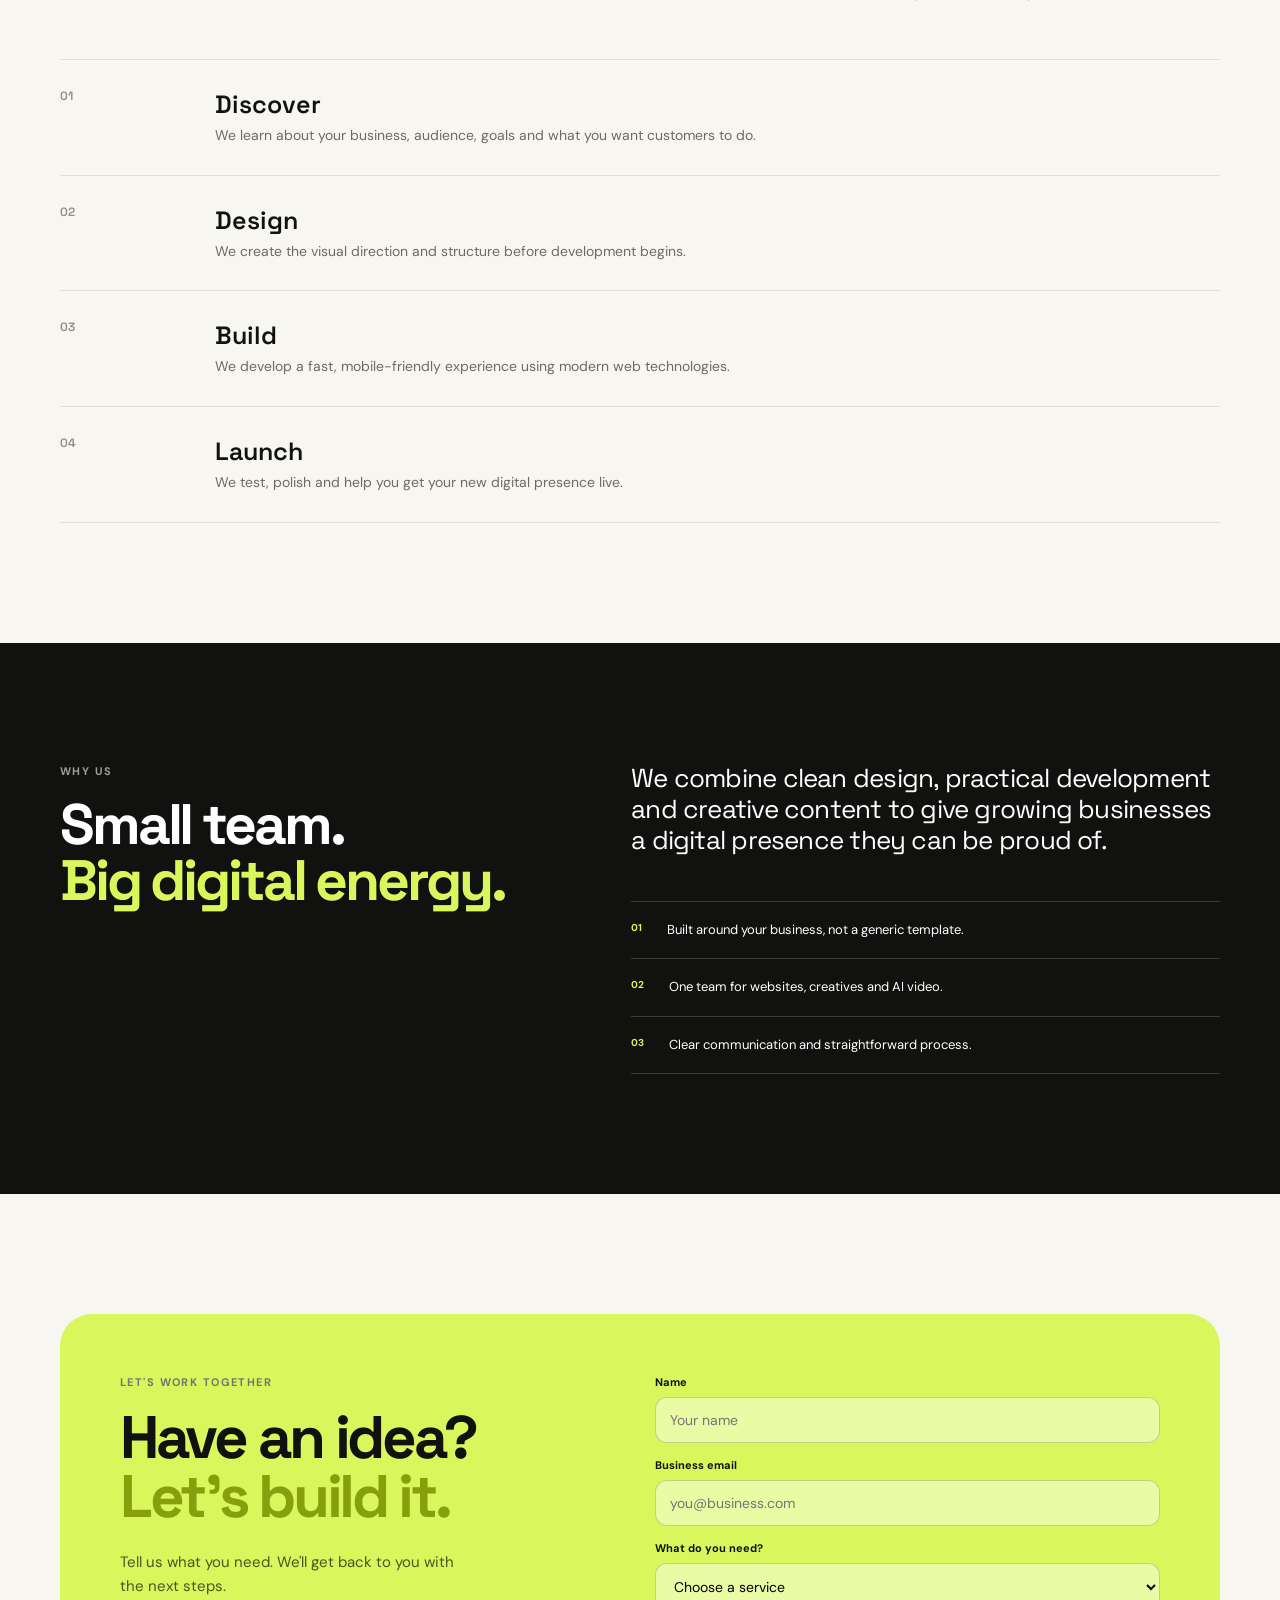
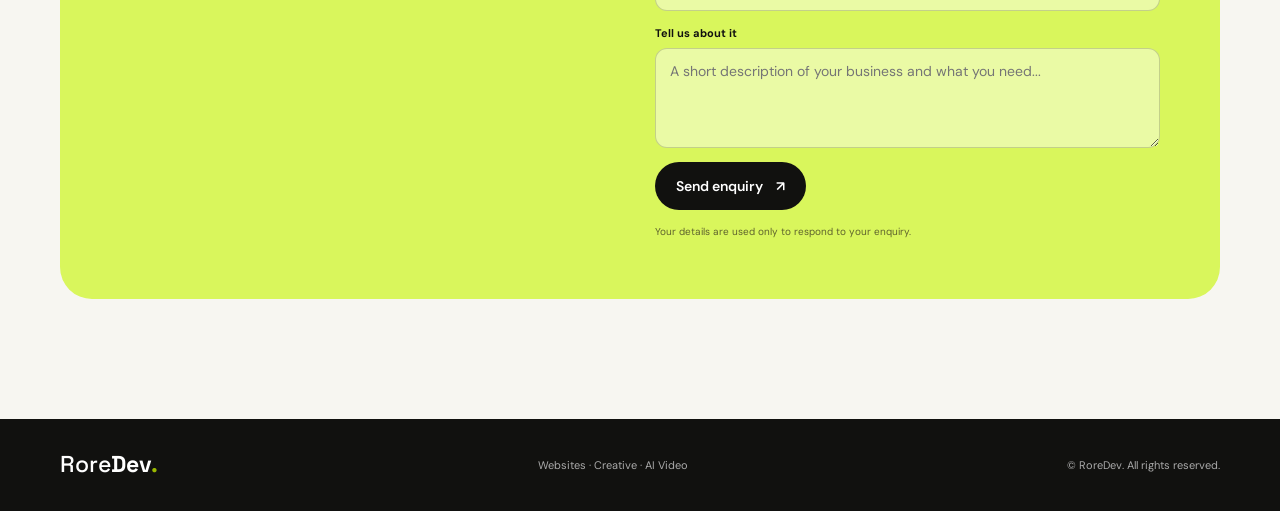
==== commit 6f5813d5: "Rename StudioLaunch to RoreDev in index.html" ====
--- a/index.html
+++ b/index.html
@@ -4,7 +4,7 @@
   <meta charset="UTF-8" />
   <meta name="viewport" content="width=device-width, initial-scale=1.0" />
   <meta name="description" content="A modern digital studio creating websites, advertising creatives and AI videos for growing businesses." />
-  <title>StudioLaunch — Websites & Digital Creative</title>
+  <title>ROREDEV — Websites & Digital Creative</title>
   <link rel="preconnect" href="https://fonts.googleapis.com">
   <link rel="preconnect" href="https://fonts.gstatic.com" crossorigin>
   <link href="https://fonts.googleapis.com/css2?family=DM+Sans:wght@400;500;600;700&family=Space+Grotesk:wght@500;600;700&display=swap" rel="stylesheet">
@@ -13,12 +13,12 @@
 <body>
   <header class="site-header" id="top">
     <nav class="nav container">
-      <a class="logo" href="#top" aria-label="StudioLaunch home"><span>Studio</span>Launch<span class="dot">.</span></a>
+      <a class="logo" href="#top" aria-label="StudioLaunch home"><span>Rore</span>Dev<span class="dot">.</span></a>
       <button class="menu-toggle" aria-label="Open menu" aria-expanded="false">☰</button>
       <div class="nav-links">
         <a href="#services">Services</a>
-        <a href="#work">Our Work</a>
-        <a href="our project/our-demo-site.html">Our project</a>
+        <a href="#work">Our Model</a>
+        <a href="our project/our-demo-site.html">Demo project</a>
         <a href="#process">Process</a>
         <a href="#about">About</a>
         <a class="nav-cta" href="#contact">Start a project <span>↗</span></a>
@@ -132,9 +132,9 @@
 
   <footer>
     <div class="container footer-inner">
-      <a class="logo" href="#top"><span>Studio</span>Launch<span class="dot">.</span></a>
+      <a class="logo" href="#top"><span>Rore</span>Dev<span class="dot">.</span></a>
       <p>Websites · Creative · AI Video</p>
-      <p>© <span id="year"></span> StudioLaunch. All rights reserved.</p>
+      <p>© <span id="year"></span> RoreDev. All rights reserved.</p>
     </div>
   </footer>
   <script src="script (1).js"></script>
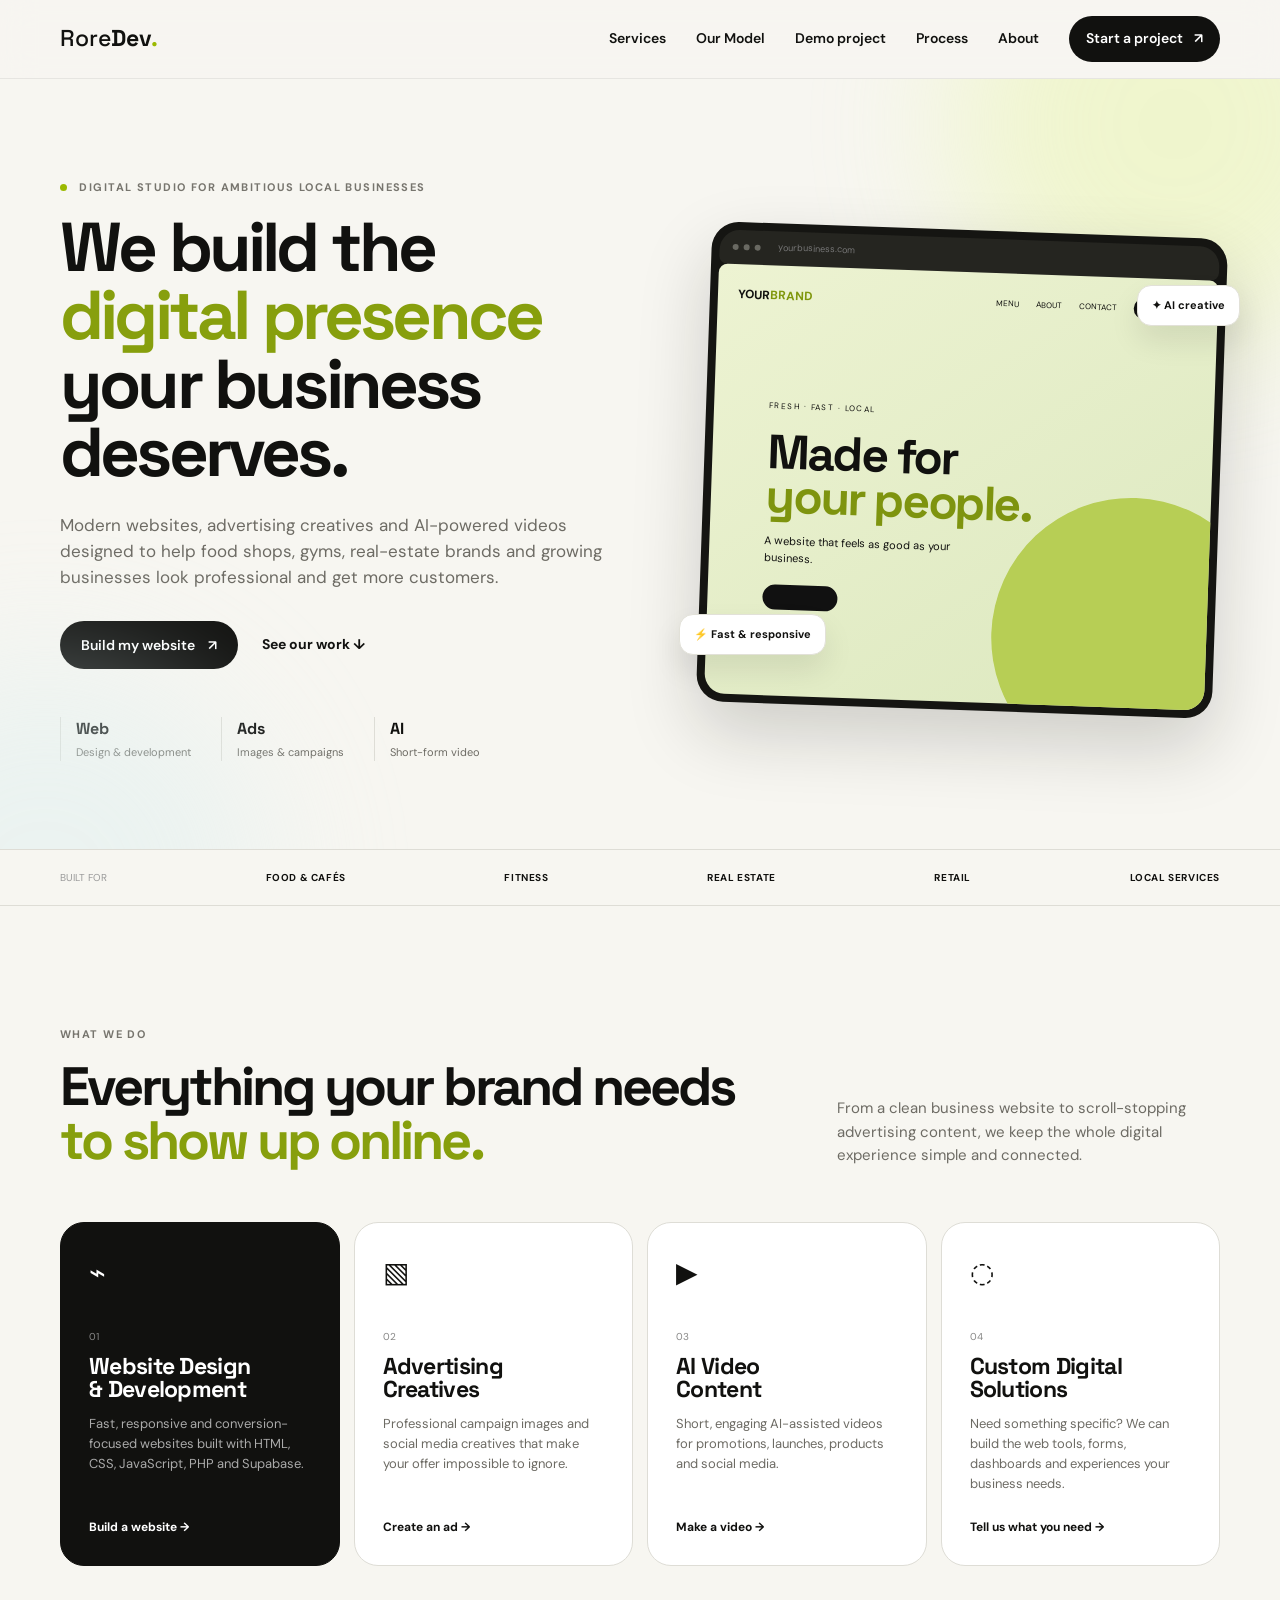
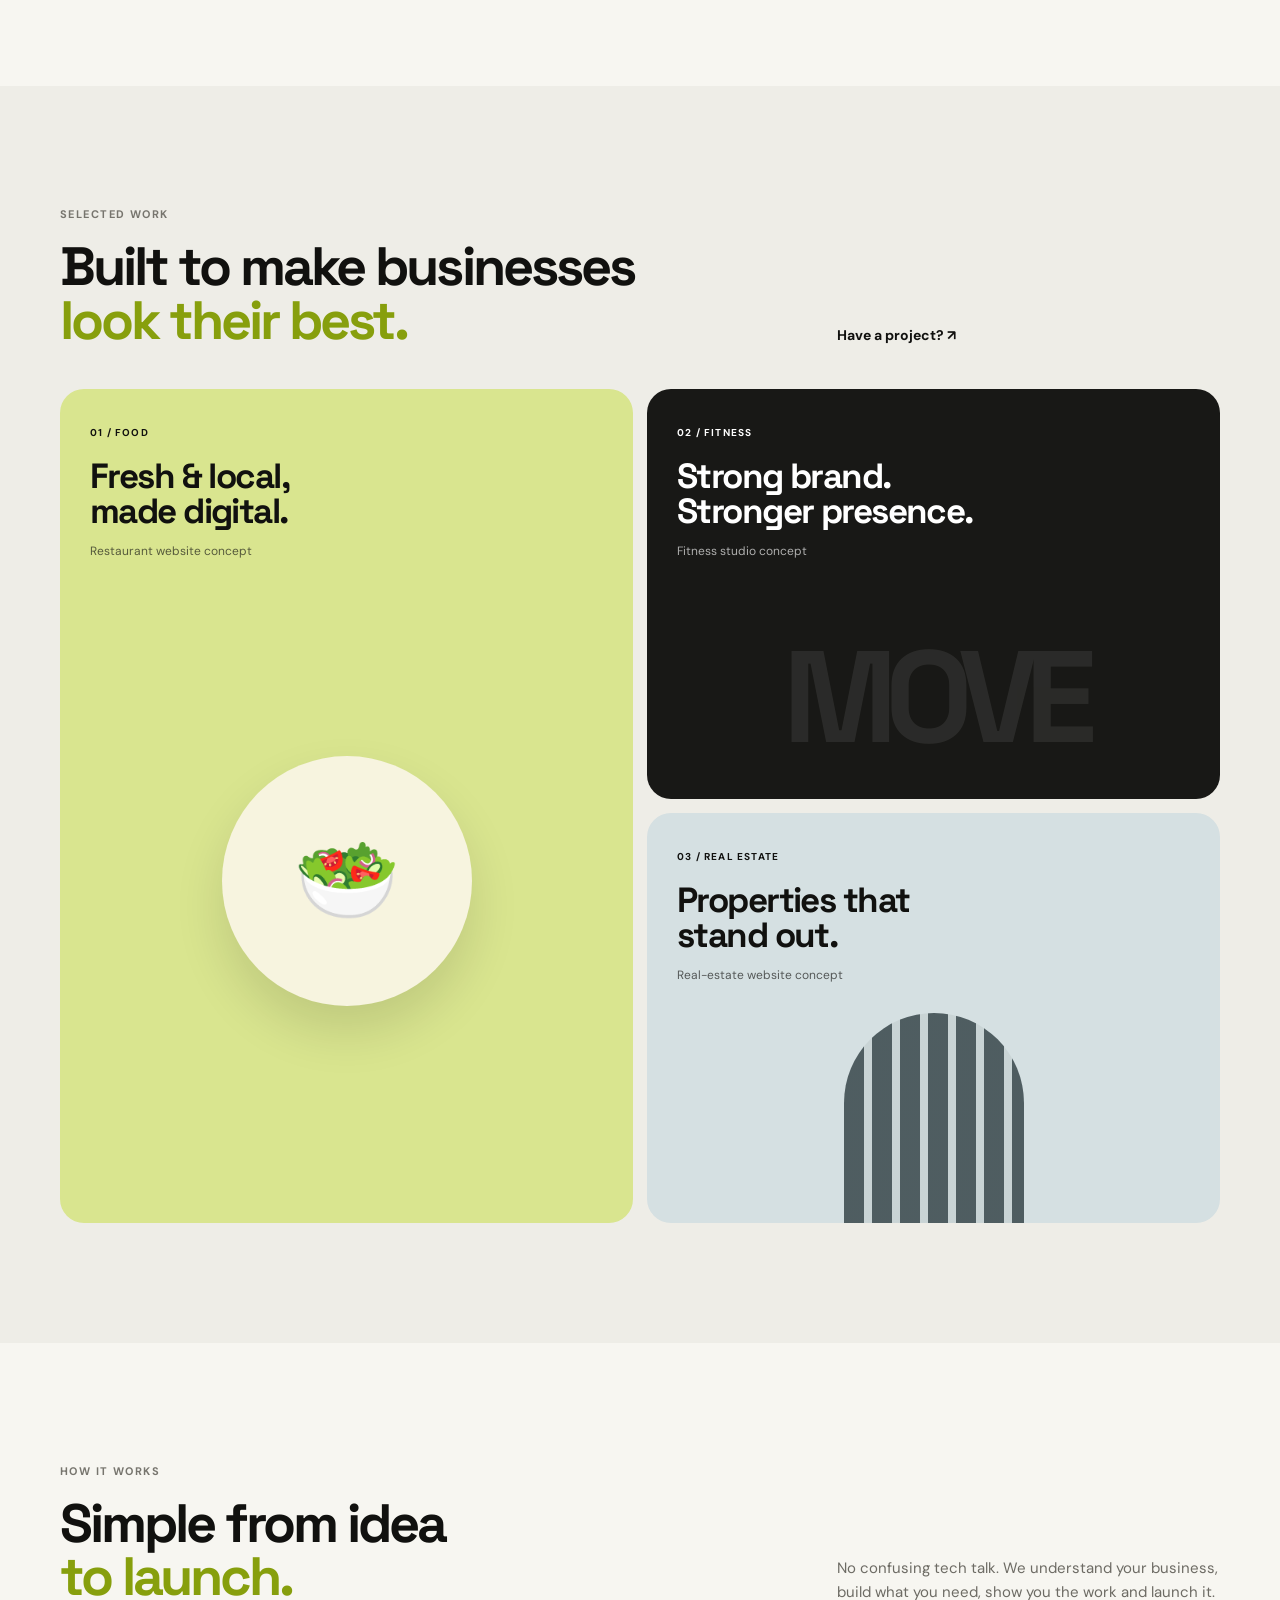
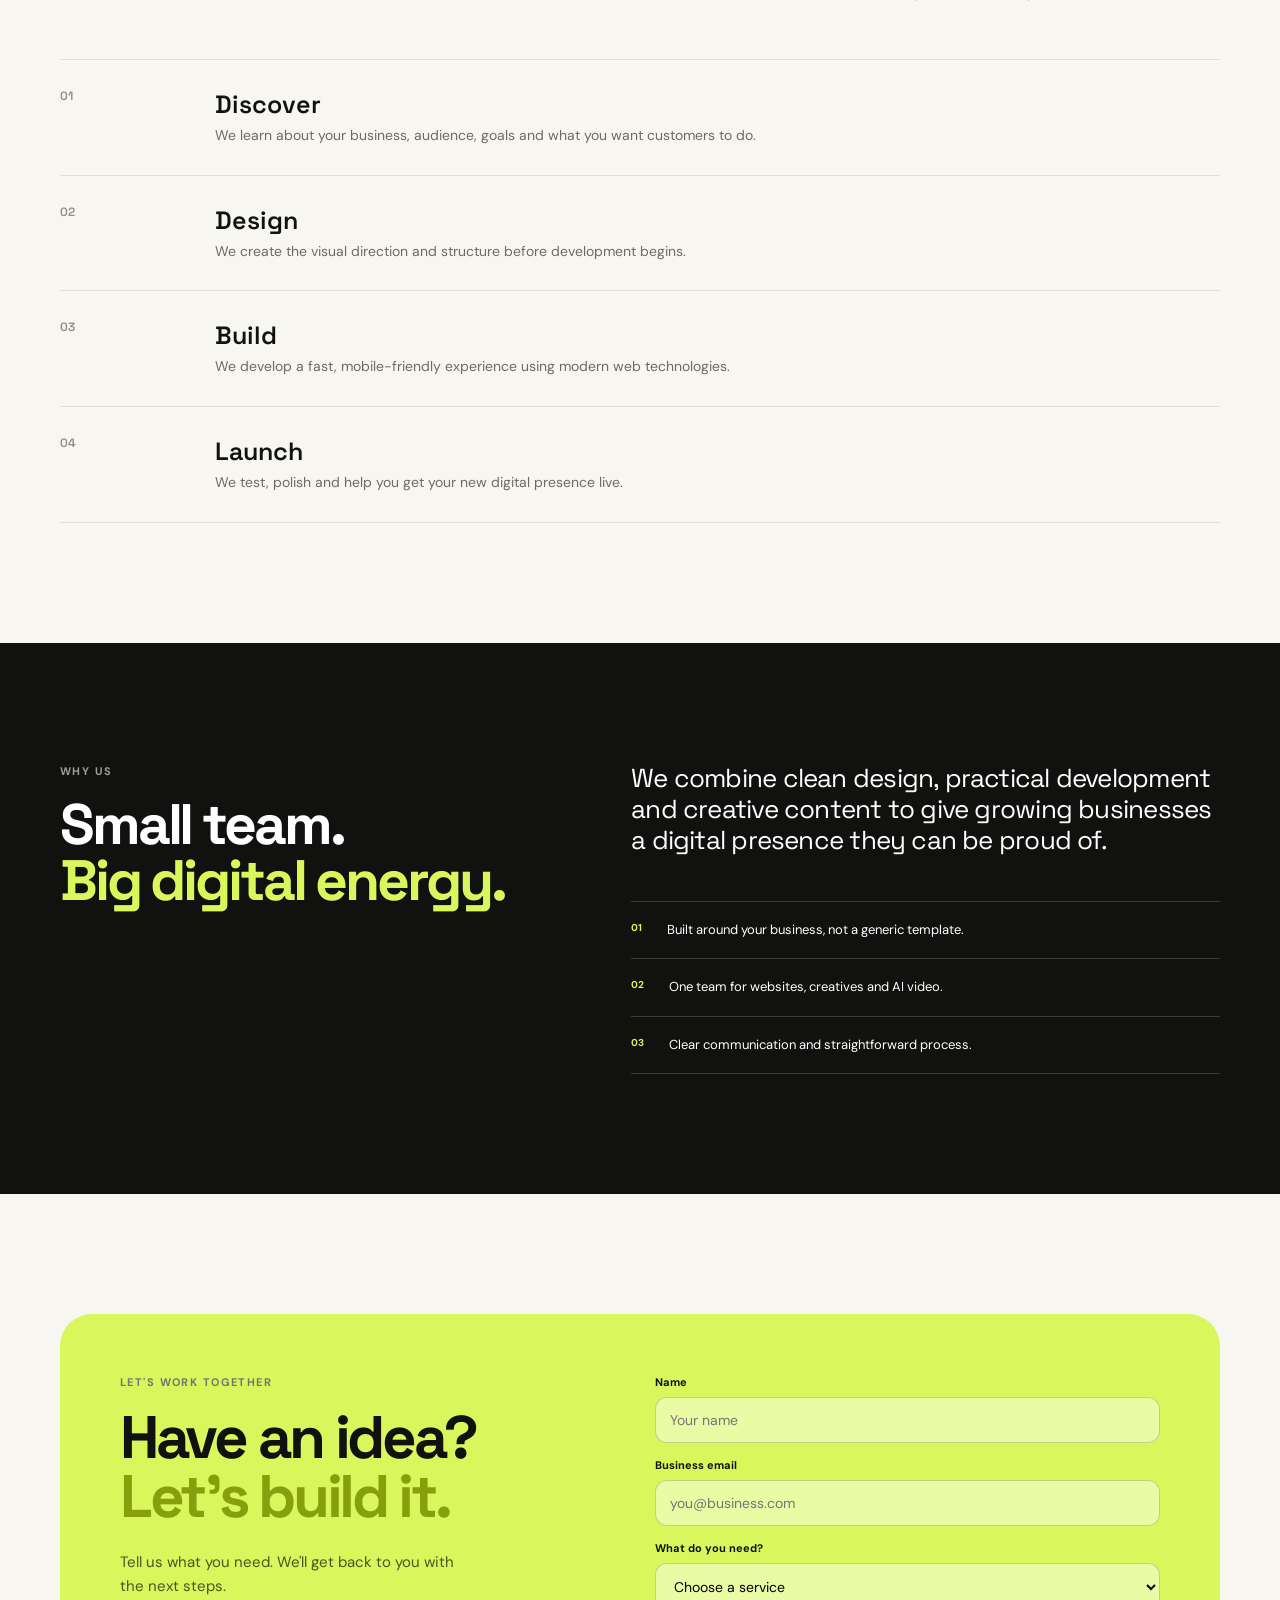
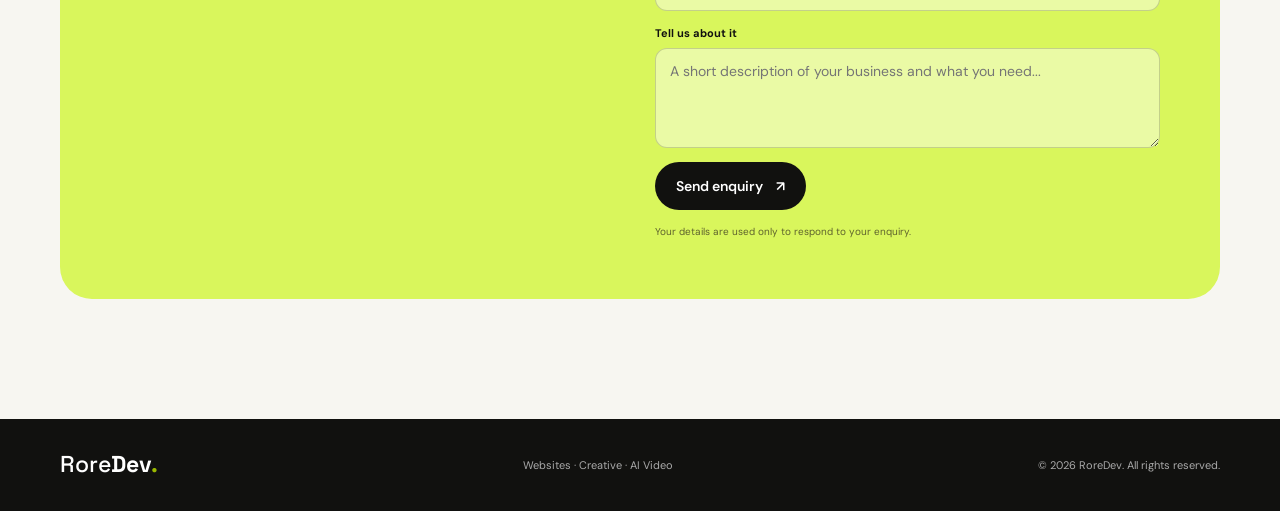
==== commit 70cbb66a: "Update script source in index.html" ====
--- a/index.html
+++ b/index.html
@@ -137,6 +137,6 @@
       <p>© <span id="year"></span> RoreDev. All rights reserved.</p>
     </div>
   </footer>
-  <script src="script (1).js"></script>
+ <script src="script.js"></script>
 </body>
 </html>
